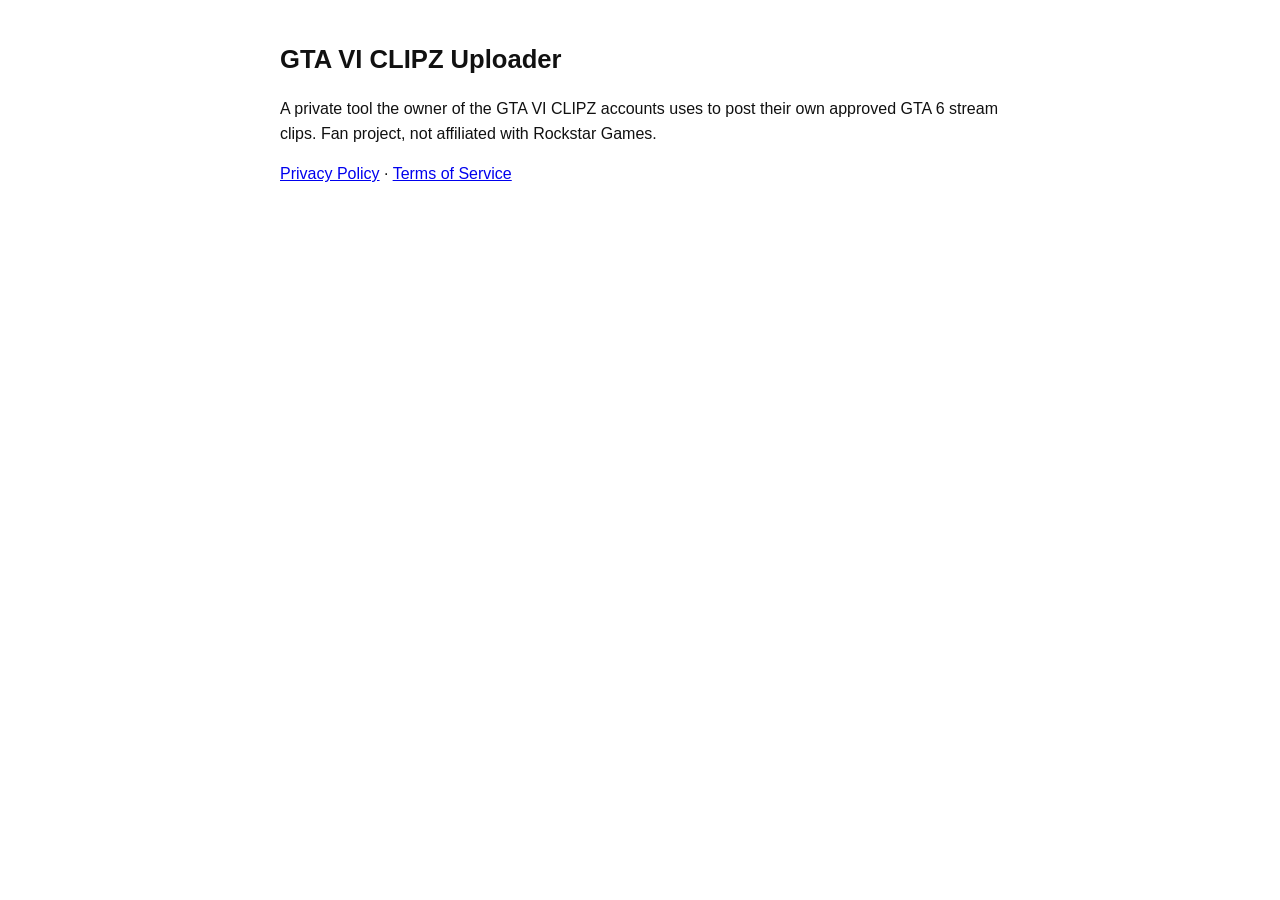
==== index.html @ e3e9ab4e "Add files via upload" ====
<!doctype html><html lang=en><head><meta charset=utf-8><meta name=viewport content='width=device-width,initial-scale=1'><title>GTA VI CLIPZ Uploader</title><style>body{font-family:-apple-system,Segoe UI,sans-serif;max-width:720px;margin:40px auto;padding:0 16px;line-height:1.55;color:#111;background:#fff}h1{font-size:1.6rem}</style></head><body><h1>GTA VI CLIPZ Uploader</h1><p>A private tool the owner of the GTA VI CLIPZ accounts uses to post their own approved GTA 6 stream clips. Fan project, not affiliated with Rockstar Games.</p><p><a href=privacy.html>Privacy Policy</a> · <a href=terms.html>Terms of Service</a></p></body></html>
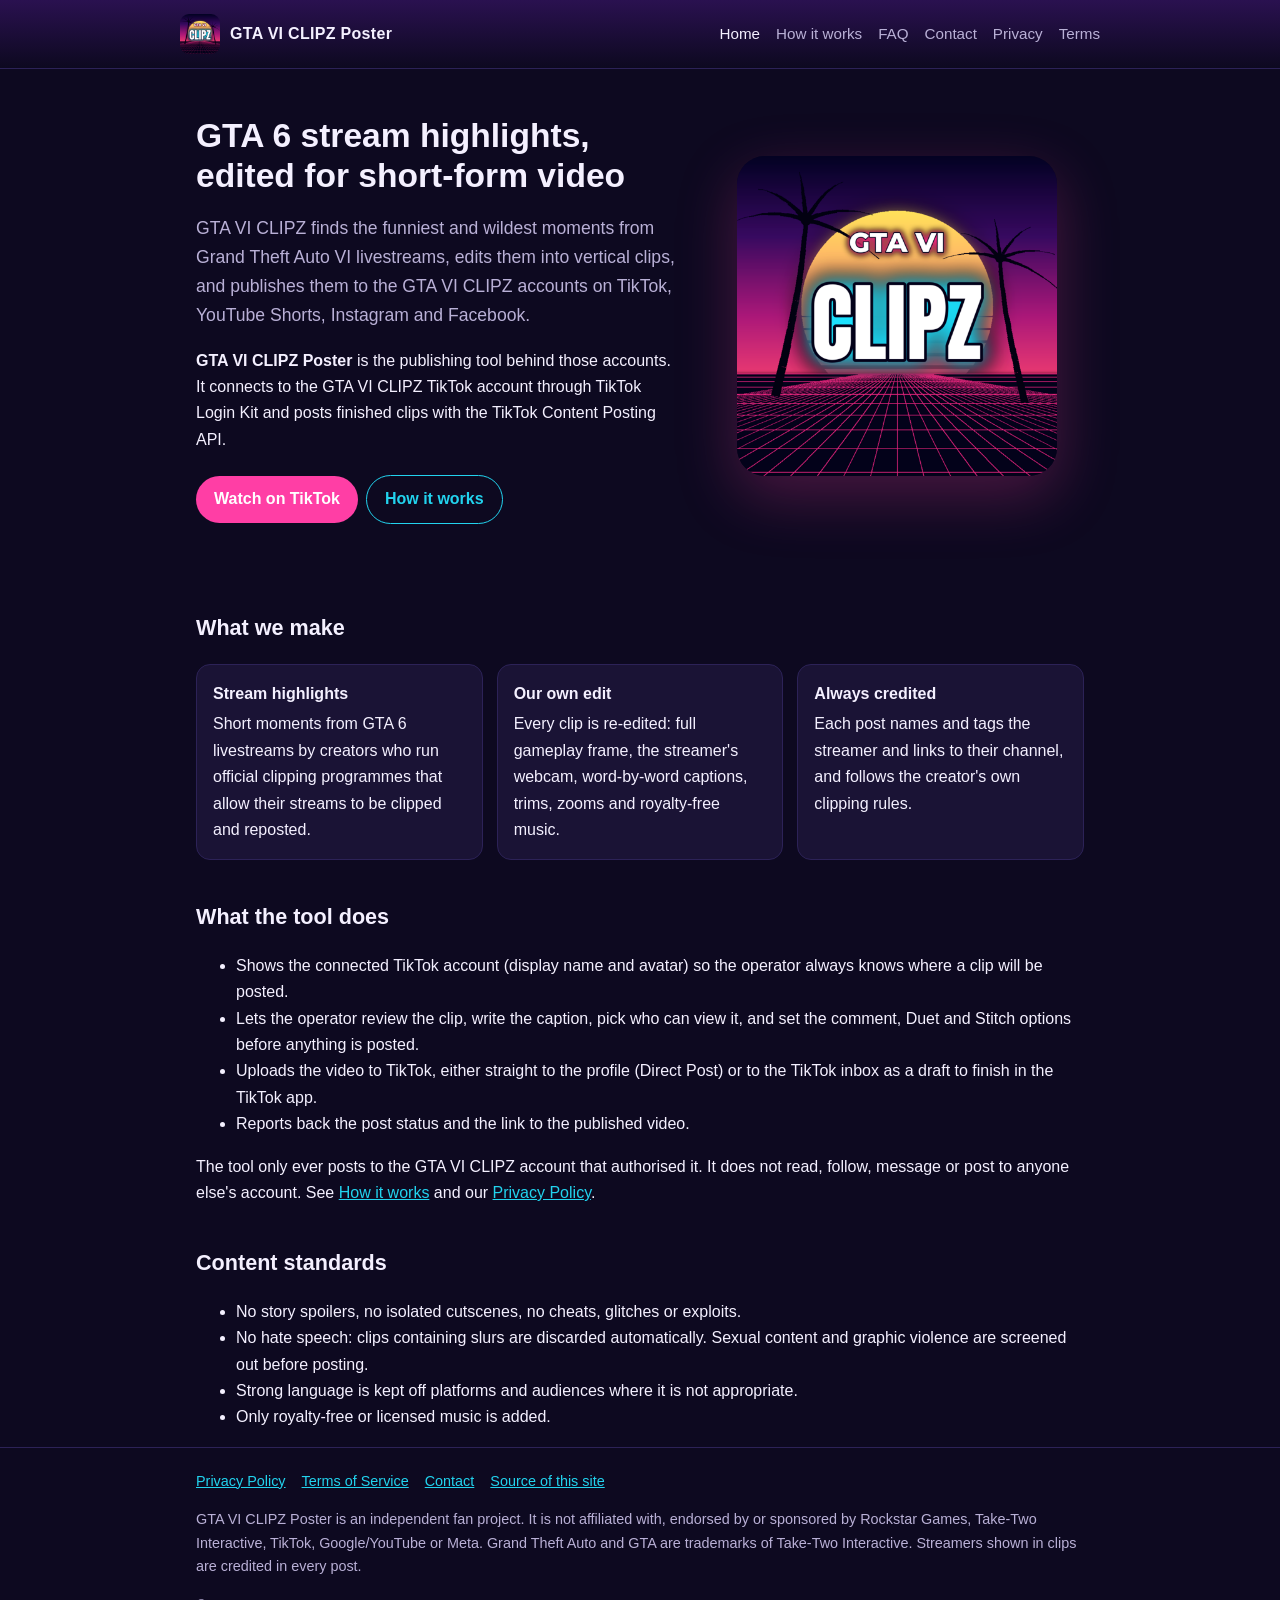
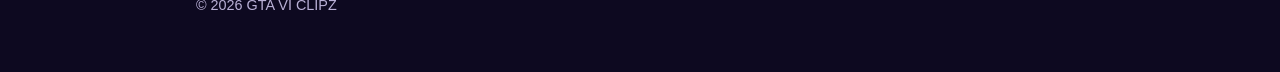
==== commit 8d050e9a: "Full website, complete Privacy Policy and Terms, favicon matches app icon" ====
--- a/index.html
+++ b/index.html
@@ -1 +1,46 @@
-<!doctype html><html lang=en><head><meta charset=utf-8><meta name=viewport content='width=device-width,initial-scale=1'><title>GTA VI CLIPZ Uploader</title><style>body{font-family:-apple-system,Segoe UI,sans-serif;max-width:720px;margin:40px auto;padding:0 16px;line-height:1.55;color:#111;background:#fff}h1{font-size:1.6rem}</style></head><body><h1>GTA VI CLIPZ Uploader</h1><p>A private tool the owner of the GTA VI CLIPZ accounts uses to post their own approved GTA 6 stream clips. Fan project, not affiliated with Rockstar Games.</p><p><a href=privacy.html>Privacy Policy</a> · <a href=terms.html>Terms of Service</a></p></body></html>+<!doctype html>
+<html lang="en"><head><meta charset="utf-8"><meta name="viewport" content="width=device-width,initial-scale=1">
+<title>GTA VI CLIPZ Poster: GTA 6 stream highlights, edited and published</title>
+<meta name="description" content="GTA VI CLIPZ edits GTA 6 livestream highlights into short vertical clips; GTA VI CLIPZ Poster publishes them to TikTok.">
+<link rel="icon" type="image/png" sizes="32x32" href="favicon-32.png"><link rel="icon" href="favicon.ico" sizes="any">
+<link rel="apple-touch-icon" href="apple-touch-icon.png"><link rel="stylesheet" href="style.css">
+</head><body>
+<header><div class="wrap bar"><a class="brand" href="index.html"><img src="icon-512.png" alt="GTA VI CLIPZ Poster icon">GTA VI CLIPZ Poster</a><nav><a href="index.html" aria-current=page>Home</a><a href="how-it-works.html">How it works</a><a href="faq.html">FAQ</a><a href="contact.html">Contact</a><a href="privacy.html">Privacy</a><a href="terms.html">Terms</a></nav></div></header>
+<main class="wrap">
+
+<section class="hero"><div>
+<h1>GTA 6 stream highlights, edited for short-form video</h1>
+<p class="lead">GTA VI CLIPZ finds the funniest and wildest moments from Grand Theft Auto VI livestreams, edits them into vertical clips, and publishes them to the GTA VI CLIPZ accounts on TikTok, YouTube Shorts, Instagram and Facebook.</p>
+<p><b>GTA VI CLIPZ Poster</b> is the publishing tool behind those accounts. It connects to the GTA VI CLIPZ TikTok account through TikTok Login Kit and posts finished clips with the TikTok Content Posting API.</p>
+<a class="btn" href="https://www.tiktok.com/@gta.vi.clipz34">Watch on TikTok</a><a class="btn alt" href="how-it-works.html">How it works</a>
+</div><img src="icon-512.png" alt="GTA VI CLIPZ logo: palm trees and a sunset over a neon grid"></section>
+
+<h2>What we make</h2>
+<div class="cards">
+<div class="card"><b>Stream highlights</b>Short moments from GTA 6 livestreams by creators who run official clipping programmes that allow their streams to be clipped and reposted.</div>
+<div class="card"><b>Our own edit</b>Every clip is re-edited: full gameplay frame, the streamer's webcam, word-by-word captions, trims, zooms and royalty-free music.</div>
+<div class="card"><b>Always credited</b>Each post names and tags the streamer and links to their channel, and follows the creator's own clipping rules.</div>
+</div>
+
+<h2>What the tool does</h2>
+<ul>
+<li>Shows the connected TikTok account (display name and avatar) so the operator always knows where a clip will be posted.</li>
+<li>Lets the operator review the clip, write the caption, pick who can view it, and set the comment, Duet and Stitch options before anything is posted.</li>
+<li>Uploads the video to TikTok, either straight to the profile (Direct Post) or to the TikTok inbox as a draft to finish in the TikTok app.</li>
+<li>Reports back the post status and the link to the published video.</li>
+</ul>
+<p>The tool only ever posts to the GTA VI CLIPZ account that authorised it. It does not read, follow, message or post to anyone else's account. See <a href="how-it-works.html">How it works</a> and our <a href="privacy.html">Privacy Policy</a>.</p>
+
+<h2>Content standards</h2>
+<ul>
+<li>No story spoilers, no isolated cutscenes, no cheats, glitches or exploits.</li>
+<li>No hate speech: clips containing slurs are discarded automatically. Sexual content and graphic violence are screened out before posting.</li>
+<li>Strong language is kept off platforms and audiences where it is not appropriate.</li>
+<li>Only royalty-free or licensed music is added.</li>
+</ul>
+
+</main>
+<footer><div class="wrap"><div class="links"><a href="privacy.html">Privacy Policy</a><a href="terms.html">Terms of Service</a><a href="contact.html">Contact</a><a href="https://github.com/olliep349-blip/gta-vi-clipz">Source of this site</a></div>
+<p>GTA VI CLIPZ Poster is an independent fan project. It is not affiliated with, endorsed by or sponsored by Rockstar Games, Take-Two Interactive, TikTok, Google/YouTube or Meta. Grand Theft Auto and GTA are trademarks of Take-Two Interactive. Streamers shown in clips are credited in every post.</p>
+<p>© 2026 GTA VI CLIPZ</p></div></footer>
+</body></html>
--- a/style.css
+++ b/style.css
@@ -0,0 +1,26 @@
+:root{--bg:#0d0920;--panel:#1a1335;--ink:#f4f0ff;--muted:#b9b0d6;--pink:#ff3ea5;--cyan:#22d3ee;--sun:#ffc857}
+*{box-sizing:border-box}html{-webkit-text-size-adjust:100%}
+body{margin:0;background:var(--bg);color:var(--ink);font:16px/1.65 -apple-system,BlinkMacSystemFont,"Segoe UI",Roboto,sans-serif}
+a{color:var(--cyan)}a:hover{color:var(--sun)}
+header{background:linear-gradient(180deg,#2a1150,#0d0920);border-bottom:1px solid #2c2257}
+.wrap{max-width:920px;margin:0 auto;padding:0 16px}
+.bar{display:flex;align-items:center;justify-content:space-between;gap:12px;padding:14px 0;flex-wrap:wrap}
+.brand{display:flex;align-items:center;gap:10px;color:var(--ink);text-decoration:none;font-weight:800;letter-spacing:.3px}
+.brand img{width:40px;height:40px;border-radius:9px}
+nav{display:flex;gap:16px;flex-wrap:wrap;font-size:.95rem}nav a{color:var(--muted);text-decoration:none}nav a:hover,nav a[aria-current]{color:var(--ink)}
+.hero{display:grid;grid-template-columns:1.3fr 1fr;gap:28px;align-items:center;padding:40px 0 48px}
+.hero img{width:100%;max-width:320px;border-radius:28px;box-shadow:0 20px 60px #ff3ea540;justify-self:center}
+h1{font-size:2.1rem;line-height:1.2;margin:.2em 0}h2{font-size:1.35rem;margin-top:1.8em}h3{font-size:1.05rem;margin:1.2em 0 .3em}
+.lead{font-size:1.1rem;color:var(--muted)}
+.btn{display:inline-block;background:var(--pink);color:#fff;text-decoration:none;font-weight:700;padding:10px 18px;border-radius:999px;margin:6px 8px 0 0}
+.btn.alt{background:transparent;border:1px solid var(--cyan);color:var(--cyan)}
+.cards{display:grid;grid-template-columns:repeat(3,1fr);gap:14px;margin:18px 0}
+.card{background:var(--panel);border:1px solid #2c2257;border-radius:14px;padding:16px}
+.card b{display:block;margin-bottom:4px}
+ol.steps li{margin:.5em 0}
+main{padding:8px 0 48px}main.doc{max-width:760px}
+.doc p,.doc li{color:#e6e0fa}
+table{border-collapse:collapse;width:100%;margin:10px 0}td,th{border:1px solid #2c2257;padding:8px;text-align:left;vertical-align:top}th{background:var(--panel)}
+footer{border-top:1px solid #2c2257;color:var(--muted);font-size:.9rem;padding:22px 0 40px}
+footer .links{display:flex;gap:16px;flex-wrap:wrap;margin-bottom:8px}
+@media (max-width:720px){.hero{grid-template-columns:1fr}.cards{grid-template-columns:1fr}h1{font-size:1.7rem}}
